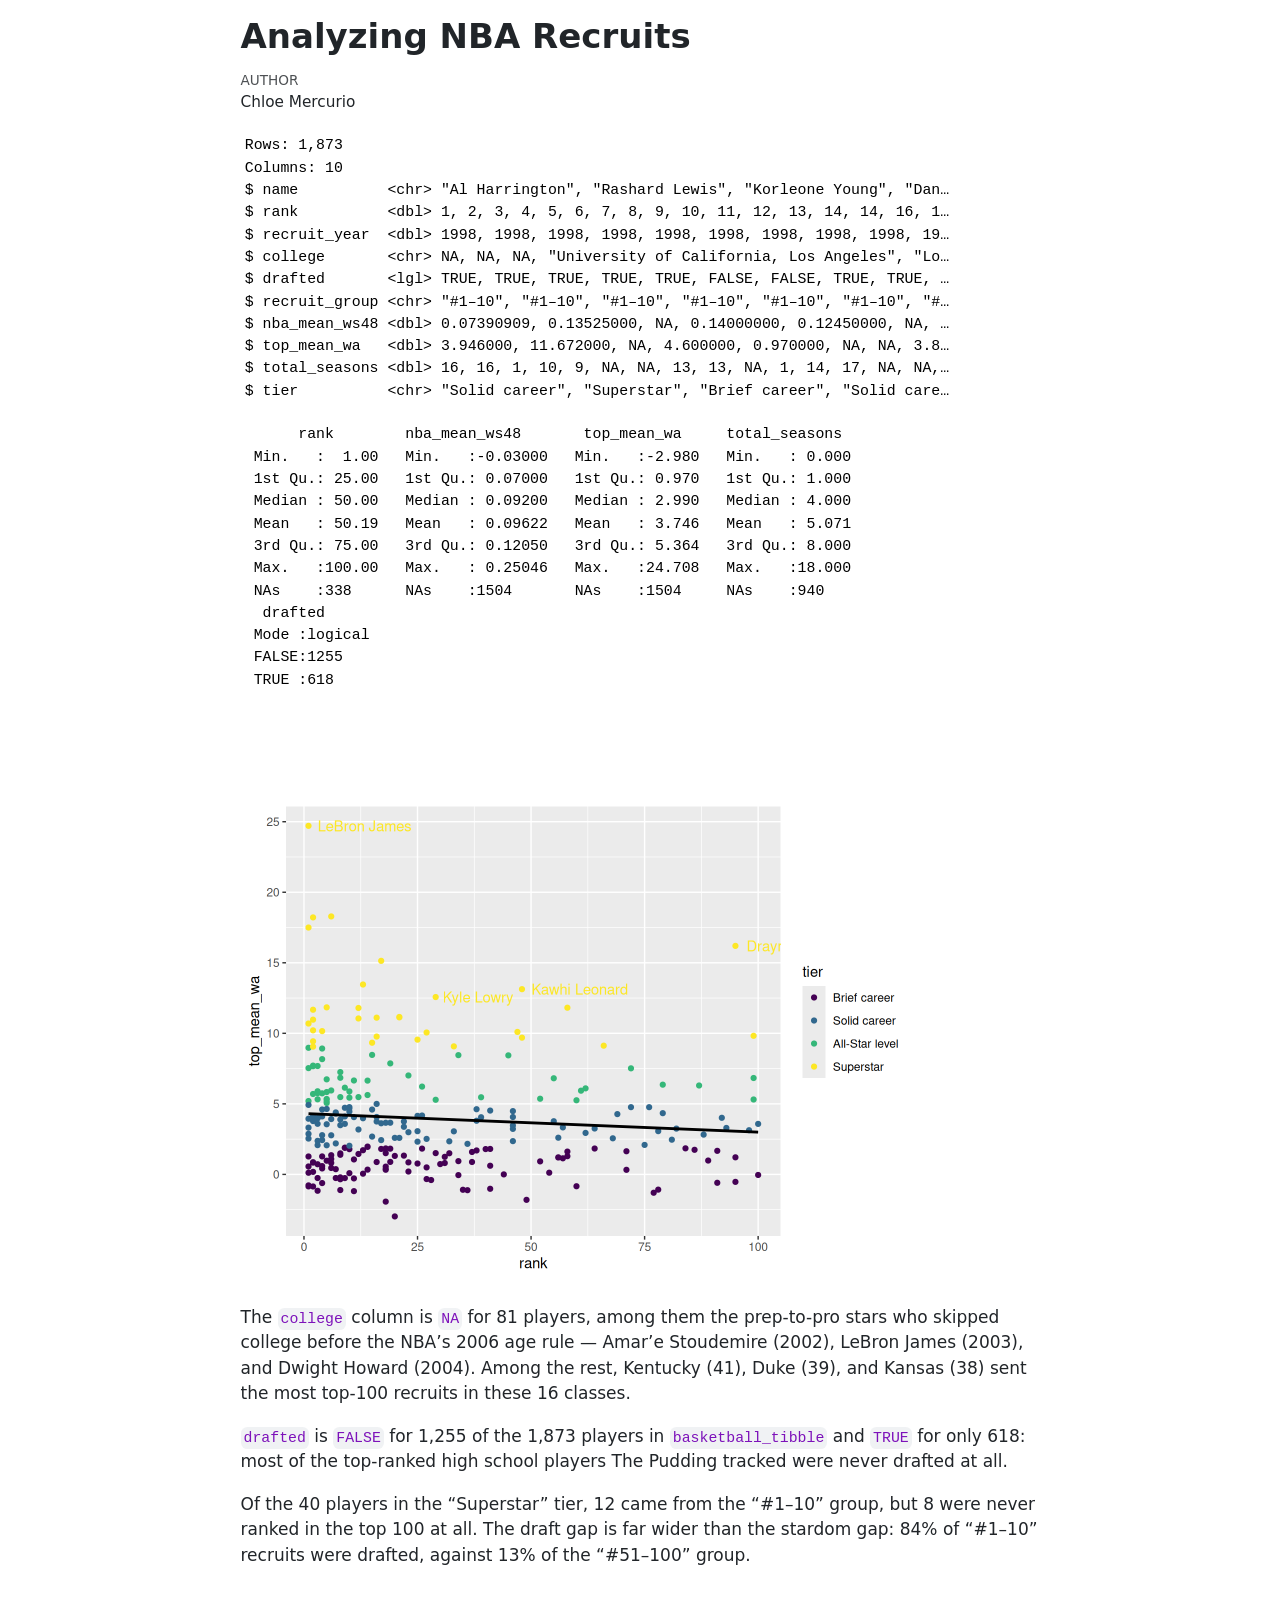
==== index.html @ 48471f74 "Built site for gh-pages" ====
<!DOCTYPE html>
<html xmlns="http://www.w3.org/1999/xhtml" lang="en" xml:lang="en"><head>

<meta charset="utf-8">
<meta name="generator" content="quarto-1.10.19">

<meta name="viewport" content="width=device-width, initial-scale=1.0, user-scalable=yes">

<meta name="author" content="Chloe Mercurio">

<title>Analyzing NBA Recruits</title>
<style>
/* Default styles provided by pandoc.
** See https://pandoc.org/MANUAL.html#variables-for-html for config info.
*/
span.smallcaps{font-variant: small-caps;}
div.columns{display: flex; gap: 1.5em;}
div.column{flex: auto;}
@media screen {
div.columns{gap: min(4vw, 1.5em);}
div.column{overflow-x: auto;}
}
div.hanging-indent{margin-left: 1.5em; text-indent: -1.5em;}
ul.task-list{list-style: none;}
ul.task-list li input[type="checkbox"] {
  width: 0.8em;
  margin: 0 0.8em 0.2em -1em; /* quarto-specific, see https://github.com/quarto-dev/quarto-cli/issues/4556 */ 
  vertical-align: middle;
}
</style>


<script src="analysis_files/libs/clipboard/clipboard.min.js"></script>
<script src="analysis_files/libs/quarto-html/quarto.js" type="module"></script>
<script src="analysis_files/libs/quarto-html/tabsets/tabsets.js" type="module"></script>
<script src="analysis_files/libs/quarto-html/popper.min.js"></script>
<script src="analysis_files/libs/quarto-html/tippy.umd.min.js"></script>
<script src="analysis_files/libs/quarto-html/anchor.min.js"></script>
<link href="analysis_files/libs/quarto-html/tippy.css" rel="stylesheet">
<link href="analysis_files/libs/quarto-html/quarto-syntax-highlighting-bf27225e3a48a9273f3daa8f8e829971.css" rel="stylesheet" id="quarto-text-highlighting-styles">
<script src="analysis_files/libs/bootstrap/bootstrap.min.js"></script>
<link href="analysis_files/libs/bootstrap/bootstrap-icons.css" rel="stylesheet">
<link href="analysis_files/libs/bootstrap/bootstrap-5dce3422ae1aaea6fd35e22067a0726d.min.css" rel="stylesheet" append-hash="true" id="quarto-bootstrap" data-mode="light">


</head>

<body class="fullcontent quarto-light">

<div id="quarto-content" class="page-columns page-rows-contents page-layout-article">

<main class="content" id="quarto-document-content">

<header id="title-block-header" class="quarto-title-block default">
<div class="quarto-title">
<h1 class="title">Analyzing NBA Recruits</h1>
</div>



<div class="quarto-title-meta">

    <div>
    <div class="quarto-title-meta-heading">Author</div>
    <div class="quarto-title-meta-contents">
             <p>Chloe Mercurio </p>
          </div>
  </div>
    
  
    
  </div>
  


</header>


<div class="cell">
<div class="cell-output cell-output-stdout">
<pre><code>Rows: 1,873
Columns: 10
$ name          &lt;chr&gt; "Al Harrington", "Rashard Lewis", "Korleone Young", "Dan…
$ rank          &lt;dbl&gt; 1, 2, 3, 4, 5, 6, 7, 8, 9, 10, 11, 12, 13, 14, 14, 16, 1…
$ recruit_year  &lt;dbl&gt; 1998, 1998, 1998, 1998, 1998, 1998, 1998, 1998, 1998, 19…
$ college       &lt;chr&gt; NA, NA, NA, "University of California, Los Angeles", "Lo…
$ drafted       &lt;lgl&gt; TRUE, TRUE, TRUE, TRUE, TRUE, FALSE, FALSE, TRUE, TRUE, …
$ recruit_group &lt;chr&gt; "#1–10", "#1–10", "#1–10", "#1–10", "#1–10", "#1–10", "#…
$ nba_mean_ws48 &lt;dbl&gt; 0.07390909, 0.13525000, NA, 0.14000000, 0.12450000, NA, …
$ top_mean_wa   &lt;dbl&gt; 3.946000, 11.672000, NA, 4.600000, 0.970000, NA, NA, 3.8…
$ total_seasons &lt;dbl&gt; 16, 16, 1, 10, 9, NA, NA, 13, 13, NA, 1, 14, 17, NA, NA,…
$ tier          &lt;chr&gt; "Solid career", "Superstar", "Brief career", "Solid care…</code></pre>
</div>
</div>
<div class="cell">
<div class="cell-output cell-output-stdout">
<pre><code>      rank        nba_mean_ws48       top_mean_wa     total_seasons   
 Min.   :  1.00   Min.   :-0.03000   Min.   :-2.980   Min.   : 0.000  
 1st Qu.: 25.00   1st Qu.: 0.07000   1st Qu.: 0.970   1st Qu.: 1.000  
 Median : 50.00   Median : 0.09200   Median : 2.990   Median : 4.000  
 Mean   : 50.19   Mean   : 0.09622   Mean   : 3.746   Mean   : 5.071  
 3rd Qu.: 75.00   3rd Qu.: 0.12050   3rd Qu.: 5.364   3rd Qu.: 8.000  
 Max.   :100.00   Max.   : 0.25046   Max.   :24.708   Max.   :18.000  
 NAs    :338      NAs    :1504       NAs    :1504     NAs    :940     
  drafted       
 Mode :logical  
 FALSE:1255     
 TRUE :618      
                
                
                
                </code></pre>
</div>
</div>
<div class="cell">
<div class="cell-output-display">
<div>
<figure class="figure">
<p><img src="analysis_files/figure-html/unnamed-chunk-5-1.png" class="img-fluid figure-img" width="672"></p>
</figure>
</div>
</div>
</div>
<p>The <code>college</code> column is <code>NA</code> for 81 players, among them the prep-to-pro stars who skipped college before the NBA’s 2006 age rule — Amar’e Stoudemire (2002), LeBron James (2003), and Dwight Howard (2004). Among the rest, Kentucky (41), Duke (39), and Kansas (38) sent the most top-100 recruits in these 16 classes.</p>
<p><code>drafted</code> is <code>FALSE</code> for 1,255 of the 1,873 players in <code>basketball_tibble</code> and <code>TRUE</code> for only 618: most of the top-ranked high school players The Pudding tracked were never drafted at all.</p>
<p>Of the 40 players in the “Superstar” tier, 12 came from the “#1–10” group, but 8 were never ranked in the top 100 at all. The draft gap is far wider than the stardom gap: 84% of “#1–10” recruits were drafted, against 13% of the “#51–100” group.</p>

</main>
<!-- /main column -->
<script id="quarto-html-after-body" type="application/javascript">
  window.document.addEventListener("DOMContentLoaded", function (event) {
    const icon = "";
    const anchorJS = new window.AnchorJS();
    anchorJS.options = {
      placement: 'right',
      icon: icon
    };
    anchorJS.add('.anchored');
    const isCodeAnnotation = (el) => {
      for (const clz of el.classList) {
        if (clz.startsWith('code-annotation-')) {                     
          return true;
        }
      }
      return false;
    }
    const onCopySuccess = function(e) {
      // button target
      const button = e.trigger;
      // don't keep focus
      button.blur();
      // flash "checked"
      button.classList.add('code-copy-button-checked');
      var currentTitle = button.getAttribute("title");
      button.setAttribute("title", "Copied!");
      let tooltip;
      if (window.bootstrap) {
        button.setAttribute("data-bs-toggle", "tooltip");
        button.setAttribute("data-bs-placement", "left");
        button.setAttribute("data-bs-title", "Copied!");
        tooltip = new bootstrap.Tooltip(button, 
          { trigger: "manual", 
            customClass: "code-copy-button-tooltip",
            offset: [0, -8]});
        tooltip.show();    
      }
      setTimeout(function() {
        if (tooltip) {
          tooltip.hide();
          button.removeAttribute("data-bs-title");
          button.removeAttribute("data-bs-toggle");
          button.removeAttribute("data-bs-placement");
        }
        button.setAttribute("title", currentTitle);
        button.classList.remove('code-copy-button-checked');
      }, 1000);
      // clear code selection
      e.clearSelection();
    }
    const getTextToCopy = function(trigger) {
      const outerScaffold = trigger.parentElement.cloneNode(true);
      const codeEl = outerScaffold.querySelector('code');
      for (const childEl of codeEl.children) {
        if (isCodeAnnotation(childEl)) {
          childEl.remove();
        }
      }
      return codeEl.innerText;
    }
    const clipboard = new window.ClipboardJS('.code-copy-button:not([data-in-quarto-modal])', {
      text: getTextToCopy
    });
    clipboard.on('success', onCopySuccess);
    if (window.document.getElementById('quarto-embedded-source-code-modal')) {
      const clipboardModal = new window.ClipboardJS('.code-copy-button[data-in-quarto-modal]', {
        text: getTextToCopy,
        container: window.document.getElementById('quarto-embedded-source-code-modal')
      });
      clipboardModal.on('success', onCopySuccess);
    }
      var localhostRegex = new RegExp(/^(?:http|https):\/\/localhost\:?[0-9]*\//);
      var mailtoRegex = new RegExp(/^mailto:/);
        var filterRegex = new RegExp('/' + window.location.host + '/');
      var isInternal = (href) => {
          return filterRegex.test(href) || localhostRegex.test(href) || mailtoRegex.test(href);
      }
      // Inspect non-navigation links and adorn them if external
     var links = window.document.querySelectorAll('a[href]:not(.nav-link):not(.navbar-brand):not(.toc-action):not(.sidebar-link):not(.sidebar-item-toggle):not(.pagination-link):not(.no-external):not([aria-hidden]):not(.dropdown-item):not(.quarto-navigation-tool):not(.about-link)');
      for (var i=0; i<links.length; i++) {
        const link = links[i];
        if (!isInternal(link.href)) {
          // undo the damage that might have been done by quarto-nav.js in the case of
          // links that we want to consider external
          if (link.dataset.originalHref !== undefined) {
            link.href = link.dataset.originalHref;
          }
        }
      }
    function tippyHover(el, contentFn, onTriggerFn, onUntriggerFn) {
      const config = {
        allowHTML: true,
        maxWidth: 500,
        delay: 100,
        arrow: false,
        appendTo: function(el) {
            return el.parentElement;
        },
        interactive: true,
        interactiveBorder: 10,
        theme: 'quarto',
        placement: 'bottom-start',
      };
      if (contentFn) {
        config.content = contentFn;
      }
      if (onTriggerFn) {
        config.onTrigger = onTriggerFn;
      }
      if (onUntriggerFn) {
        config.onUntrigger = onUntriggerFn;
      }
      window.tippy(el, config); 
    }
    const noterefs = window.document.querySelectorAll('a[role="doc-noteref"]');
    for (var i=0; i<noterefs.length; i++) {
      const ref = noterefs[i];
      tippyHover(ref, function() {
        // use id or data attribute instead here
        let href = ref.getAttribute('data-footnote-href') || ref.getAttribute('href');
        try { href = new URL(href).hash; } catch {}
        const id = href.replace(/^#\/?/, "");
        const note = window.document.getElementById(id);
        if (note) {
          return note.innerHTML;
        } else {
          return "";
        }
      });
    }
    const xrefs = window.document.querySelectorAll('a.quarto-xref');
    const processXRef = (id, note) => {
      // Strip column container classes
      const stripColumnClz = (el) => {
        el.classList.remove("page-full", "page-columns");
        if (el.children) {
          for (const child of el.children) {
            stripColumnClz(child);
          }
        }
      }
      stripColumnClz(note)
      if (id === null || id.startsWith('sec-')) {
        // Special case sections, only their first couple elements
        const container = document.createElement("div");
        if (note.children && note.children.length > 2) {
          container.appendChild(note.children[0].cloneNode(true));
          for (let i = 1; i < note.children.length; i++) {
            const child = note.children[i];
            if (child.tagName === "P" && child.innerText === "") {
              continue;
            } else {
              container.appendChild(child.cloneNode(true));
              break;
            }
          }
          if (window.Quarto?.typesetMath) {
            window.Quarto.typesetMath(container);
          }
          return container.innerHTML
        } else {
          if (window.Quarto?.typesetMath) {
            window.Quarto.typesetMath(note);
          }
          return note.innerHTML;
        }
      } else {
        // Remove any anchor links if they are present
        const anchorLink = note.querySelector('a.anchorjs-link');
        if (anchorLink) {
          anchorLink.remove();
        }
        if (window.Quarto?.typesetMath) {
          window.Quarto.typesetMath(note);
        }
        if (note.classList.contains("callout")) {
          return note.outerHTML;
        } else {
          return note.innerHTML;
        }
      }
    }
    for (var i=0; i<xrefs.length; i++) {
      const xref = xrefs[i];
      tippyHover(xref, undefined, function(instance) {
        instance.disable();
        let url = xref.getAttribute('href');
        let hash = undefined; 
        if (url.startsWith('#')) {
          hash = url;
        } else {
          try { hash = new URL(url).hash; } catch {}
        }
        if (hash) {
          const id = hash.replace(/^#\/?/, "");
          const note = window.document.getElementById(id);
          if (note !== null) {
            try {
              const html = processXRef(id, note.cloneNode(true));
              instance.setContent(html);
            } finally {
              instance.enable();
              instance.show();
            }
          } else {
            // See if we can fetch this
            fetch(url.split('#')[0])
            .then(res => res.text())
            .then(html => {
              const parser = new DOMParser();
              const htmlDoc = parser.parseFromString(html, "text/html");
              const note = htmlDoc.getElementById(id);
              if (note !== null) {
                const html = processXRef(id, note);
                instance.setContent(html);
              } 
            }).finally(() => {
              instance.enable();
              instance.show();
            });
          }
        } else {
          // See if we can fetch a full url (with no hash to target)
          // This is a special case and we should probably do some content thinning / targeting
          fetch(url)
          .then(res => res.text())
          .then(html => {
            const parser = new DOMParser();
            const htmlDoc = parser.parseFromString(html, "text/html");
            const note = htmlDoc.querySelector('main.content');
            if (note !== null) {
              // This should only happen for chapter cross references
              // (since there is no id in the URL)
              // remove the first header
              if (note.children.length > 0 && note.children[0].tagName === "HEADER") {
                note.children[0].remove();
              }
              const html = processXRef(null, note);
              instance.setContent(html);
            } 
          }).finally(() => {
            instance.enable();
            instance.show();
          });
        }
      }, function(instance) {
      });
    }
        let selectedAnnoteEl;
        const selectorForAnnotation = ( cell, annotation) => {
          let cellAttr = 'data-code-cell="' + cell + '"';
          let lineAttr = 'data-code-annotation="' +  annotation + '"';
          const selector = 'span[' + cellAttr + '][' + lineAttr + ']';
          return selector;
        }
        const selectCodeLines = (annoteEl) => {
          const doc = window.document;
          const targetCell = annoteEl.getAttribute("data-target-cell");
          const targetAnnotation = annoteEl.getAttribute("data-target-annotation");
          const annoteSpan = window.document.querySelector(selectorForAnnotation(targetCell, targetAnnotation));
          const lines = annoteSpan.getAttribute("data-code-lines").split(",");
          const lineIds = lines.map((line) => {
            return targetCell + "-" + line;
          })
          let top = null;
          let height = null;
          let parent = null;
          if (lineIds.length > 0) {
              //compute the position of the single el (top and bottom and make a div)
              const el = window.document.getElementById(lineIds[0]);
              top = el.offsetTop;
              height = el.offsetHeight;
              parent = el.parentElement.parentElement;
            if (lineIds.length > 1) {
              const lastEl = window.document.getElementById(lineIds[lineIds.length - 1]);
              const bottom = lastEl.offsetTop + lastEl.offsetHeight;
              height = bottom - top;
            }
            if (top !== null && height !== null && parent !== null) {
              // cook up a div (if necessary) and position it 
              let div = window.document.getElementById("code-annotation-line-highlight");
              if (div === null) {
                div = window.document.createElement("div");
                div.setAttribute("id", "code-annotation-line-highlight");
                div.style.position = 'absolute';
                parent.appendChild(div);
              }
              div.style.top = top - 2 + "px";
              div.style.height = height + 4 + "px";
              div.style.left = 0;
              let gutterDiv = window.document.getElementById("code-annotation-line-highlight-gutter");
              if (gutterDiv === null) {
                gutterDiv = window.document.createElement("div");
                gutterDiv.setAttribute("id", "code-annotation-line-highlight-gutter");
                gutterDiv.style.position = 'absolute';
                const codeCell = window.document.getElementById(targetCell);
                const gutter = codeCell.querySelector('.code-annotation-gutter');
                gutter.appendChild(gutterDiv);
              }
              gutterDiv.style.top = top - 2 + "px";
              gutterDiv.style.height = height + 4 + "px";
            }
            selectedAnnoteEl = annoteEl;
          }
        };
        const unselectCodeLines = () => {
          const elementsIds = ["code-annotation-line-highlight", "code-annotation-line-highlight-gutter"];
          elementsIds.forEach((elId) => {
            const div = window.document.getElementById(elId);
            if (div) {
              div.remove();
            }
          });
          selectedAnnoteEl = undefined;
        };
          // Handle positioning of the toggle
      window.addEventListener(
        "resize",
        throttle(() => {
          elRect = undefined;
          if (selectedAnnoteEl) {
            selectCodeLines(selectedAnnoteEl);
          }
        }, 10)
      );
      function throttle(fn, ms) {
      let throttle = false;
      let timer;
        return (...args) => {
          if(!throttle) { // first call gets through
              fn.apply(this, args);
              throttle = true;
          } else { // all the others get throttled
              if(timer) clearTimeout(timer); // cancel #2
              timer = setTimeout(() => {
                fn.apply(this, args);
                timer = throttle = false;
              }, ms);
          }
        };
      }
        // Attach click handler to the DT
        const annoteDls = window.document.querySelectorAll('dt[data-target-cell]');
        for (const annoteDlNode of annoteDls) {
          annoteDlNode.addEventListener('click', (event) => {
            const clickedEl = event.target;
            if (clickedEl !== selectedAnnoteEl) {
              unselectCodeLines();
              const activeEl = window.document.querySelector('dt[data-target-cell].code-annotation-active');
              if (activeEl) {
                activeEl.classList.remove('code-annotation-active');
              }
              selectCodeLines(clickedEl);
              clickedEl.classList.add('code-annotation-active');
            } else {
              // Unselect the line
              unselectCodeLines();
              clickedEl.classList.remove('code-annotation-active');
            }
          });
        }
    const findCites = (el) => {
      const parentEl = el.parentElement;
      if (parentEl) {
        const cites = parentEl.dataset.cites;
        if (cites) {
          return {
            el,
            cites: cites.split(' ')
          };
        } else {
          return findCites(el.parentElement)
        }
      } else {
        return undefined;
      }
    };
    var bibliorefs = window.document.querySelectorAll('a[role="doc-biblioref"]');
    for (var i=0; i<bibliorefs.length; i++) {
      const ref = bibliorefs[i];
      const citeInfo = findCites(ref);
      if (citeInfo) {
        tippyHover(citeInfo.el, function() {
          var popup = window.document.createElement('div');
          citeInfo.cites.forEach(function(cite) {
            var citeDiv = window.document.createElement('div');
            citeDiv.classList.add('hanging-indent');
            citeDiv.classList.add('csl-entry');
            var biblioDiv = window.document.getElementById('ref-' + cite);
            if (biblioDiv) {
              citeDiv.innerHTML = biblioDiv.innerHTML;
            }
            popup.appendChild(citeDiv);
          });
          return popup.innerHTML;
        });
      }
    }
  });
  </script>
</div> <!-- /content -->




</body></html>
---- analysis_files/libs/quarto-html/tippy.css ----
.tippy-box[data-animation=fade][data-state=hidden]{opacity:0}[data-tippy-root]{max-width:calc(100vw - 10px)}.tippy-box{position:relative;background-color:#333;color:#fff;border-radius:4px;font-size:14px;line-height:1.4;white-space:normal;outline:0;transition-property:transform,visibility,opacity}.tippy-box[data-placement^=top]>.tippy-arrow{bottom:0}.tippy-box[data-placement^=top]>.tippy-arrow:before{bottom:-7px;left:0;border-width:8px 8px 0;border-top-color:initial;transform-origin:center top}.tippy-box[data-placement^=bottom]>.tippy-arrow{top:0}.tippy-box[data-placement^=bottom]>.tippy-arrow:before{top:-7px;left:0;border-width:0 8px 8px;border-bottom-color:initial;transform-origin:center bottom}.tippy-box[data-placement^=left]>.tippy-arrow{right:0}.tippy-box[data-placement^=left]>.tippy-arrow:before{border-width:8px 0 8px 8px;border-left-color:initial;right:-7px;transform-origin:center left}.tippy-box[data-placement^=right]>.tippy-arrow{left:0}.tippy-box[data-placement^=right]>.tippy-arrow:before{left:-7px;border-width:8px 8px 8px 0;border-right-color:initial;transform-origin:center right}.tippy-box[data-inertia][data-state=visible]{transition-timing-function:cubic-bezier(.54,1.5,.38,1.11)}.tippy-arrow{width:16px;height:16px;color:#333}.tippy-arrow:before{content:"";position:absolute;border-color:transparent;border-style:solid}.tippy-content{position:relative;padding:5px 9px;z-index:1}
---- analysis_files/libs/quarto-html/quarto-syntax-highlighting-bf27225e3a48a9273f3daa8f8e829971.css ----
/* quarto syntax highlight colors */
:root {
  --quarto-hl-ot-color: #003B4F;
  --quarto-hl-at-color: #657422;
  --quarto-hl-ss-color: #20794D;
  --quarto-hl-an-color: #5E5E5E;
  --quarto-hl-fu-color: #4758AB;
  --quarto-hl-st-color: #20794D;
  --quarto-hl-cf-color: #003B4F;
  --quarto-hl-op-color: #5E5E5E;
  --quarto-hl-er-color: #AD0000;
  --quarto-hl-bn-color: #AD0000;
  --quarto-hl-al-color: #AD0000;
  --quarto-hl-va-color: #111111;
  --quarto-hl-bu-color: inherit;
  --quarto-hl-ex-color: inherit;
  --quarto-hl-pp-color: #AD0000;
  --quarto-hl-in-color: #5E5E5E;
  --quarto-hl-vs-color: #20794D;
  --quarto-hl-wa-color: #5E5E5E;
  --quarto-hl-do-color: #5E5E5E;
  --quarto-hl-im-color: #00769E;
  --quarto-hl-ch-color: #20794D;
  --quarto-hl-dt-color: #AD0000;
  --quarto-hl-fl-color: #AD0000;
  --quarto-hl-co-color: #5E5E5E;
  --quarto-hl-cv-color: #5E5E5E;
  --quarto-hl-cn-color: #8f5902;
  --quarto-hl-sc-color: #5E5E5E;
  --quarto-hl-dv-color: #AD0000;
  --quarto-hl-kw-color: #003B4F;
}

/* other quarto variables */
:root {
  --quarto-font-monospace: SFMono-Regular, Menlo, Monaco, Consolas, "Liberation Mono", "Courier New", monospace;
}

/* syntax highlight based on Pandoc's rules */
pre > code.sourceCode > span {
  color: #003B4F;
}

code.sourceCode > span {
  color: #003B4F;
}

div.sourceCode,
div.sourceCode pre.sourceCode {
  color: #003B4F;
}

/* Normal */
code span {
  color: #003B4F;
}

/* Alert */
code span.al {
  color: #AD0000;
  font-style: inherit;
}

/* Annotation */
code span.an {
  color: #5E5E5E;
  font-style: inherit;
}

/* Attribute */
code span.at {
  color: #657422;
  font-style: inherit;
}

/* BaseN */
code span.bn {
  color: #AD0000;
  font-style: inherit;
}

/* BuiltIn */
code span.bu {
  font-style: inherit;
}

/* ControlFlow */
code span.cf {
  color: #003B4F;
  font-weight: bold;
  font-style: inherit;
}

/* Char */
code span.ch {
  color: #20794D;
  font-style: inherit;
}

/* Constant */
code span.cn {
  color: #8f5902;
  font-style: inherit;
}

/* Comment */
code span.co {
  color: #5E5E5E;
  font-style: inherit;
}

/* CommentVar */
code span.cv {
  color: #5E5E5E;
  font-style: italic;
}

/* Documentation */
code span.do {
  color: #5E5E5E;
  font-style: italic;
}

/* DataType */
code span.dt {
  color: #AD0000;
  font-style: inherit;
}

/* DecVal */
code span.dv {
  color: #AD0000;
  font-style: inherit;
}

/* Error */
code span.er {
  color: #AD0000;
  font-style: inherit;
}

/* Extension */
code span.ex {
  font-style: inherit;
}

/* Float */
code span.fl {
  color: #AD0000;
  font-style: inherit;
}

/* Function */
code span.fu {
  color: #4758AB;
  font-style: inherit;
}

/* Import */
code span.im {
  color: #00769E;
  font-style: inherit;
}

/* Information */
code span.in {
  color: #5E5E5E;
  font-style: inherit;
}

/* Keyword */
code span.kw {
  color: #003B4F;
  font-weight: bold;
  font-style: inherit;
}

/* Operator */
code span.op {
  color: #5E5E5E;
  font-style: inherit;
}

/* Other */
code span.ot {
  color: #003B4F;
  font-style: inherit;
}

/* Preprocessor */
code span.pp {
  color: #AD0000;
  font-style: inherit;
}

/* SpecialChar */
code span.sc {
  color: #5E5E5E;
  font-style: inherit;
}

/* SpecialString */
code span.ss {
  color: #20794D;
  font-style: inherit;
}

/* String */
code span.st {
  color: #20794D;
  font-style: inherit;
}

/* Variable */
code span.va {
  color: #111111;
  font-style: inherit;
}

/* VerbatimString */
code span.vs {
  color: #20794D;
  font-style: inherit;
}

/* Warning */
code span.wa {
  color: #5E5E5E;
  font-style: italic;
}

.prevent-inlining {
  content: "</";
}

/*# sourceMappingURL=8be38f48d34c45af72792cbd699585e7.css.map */
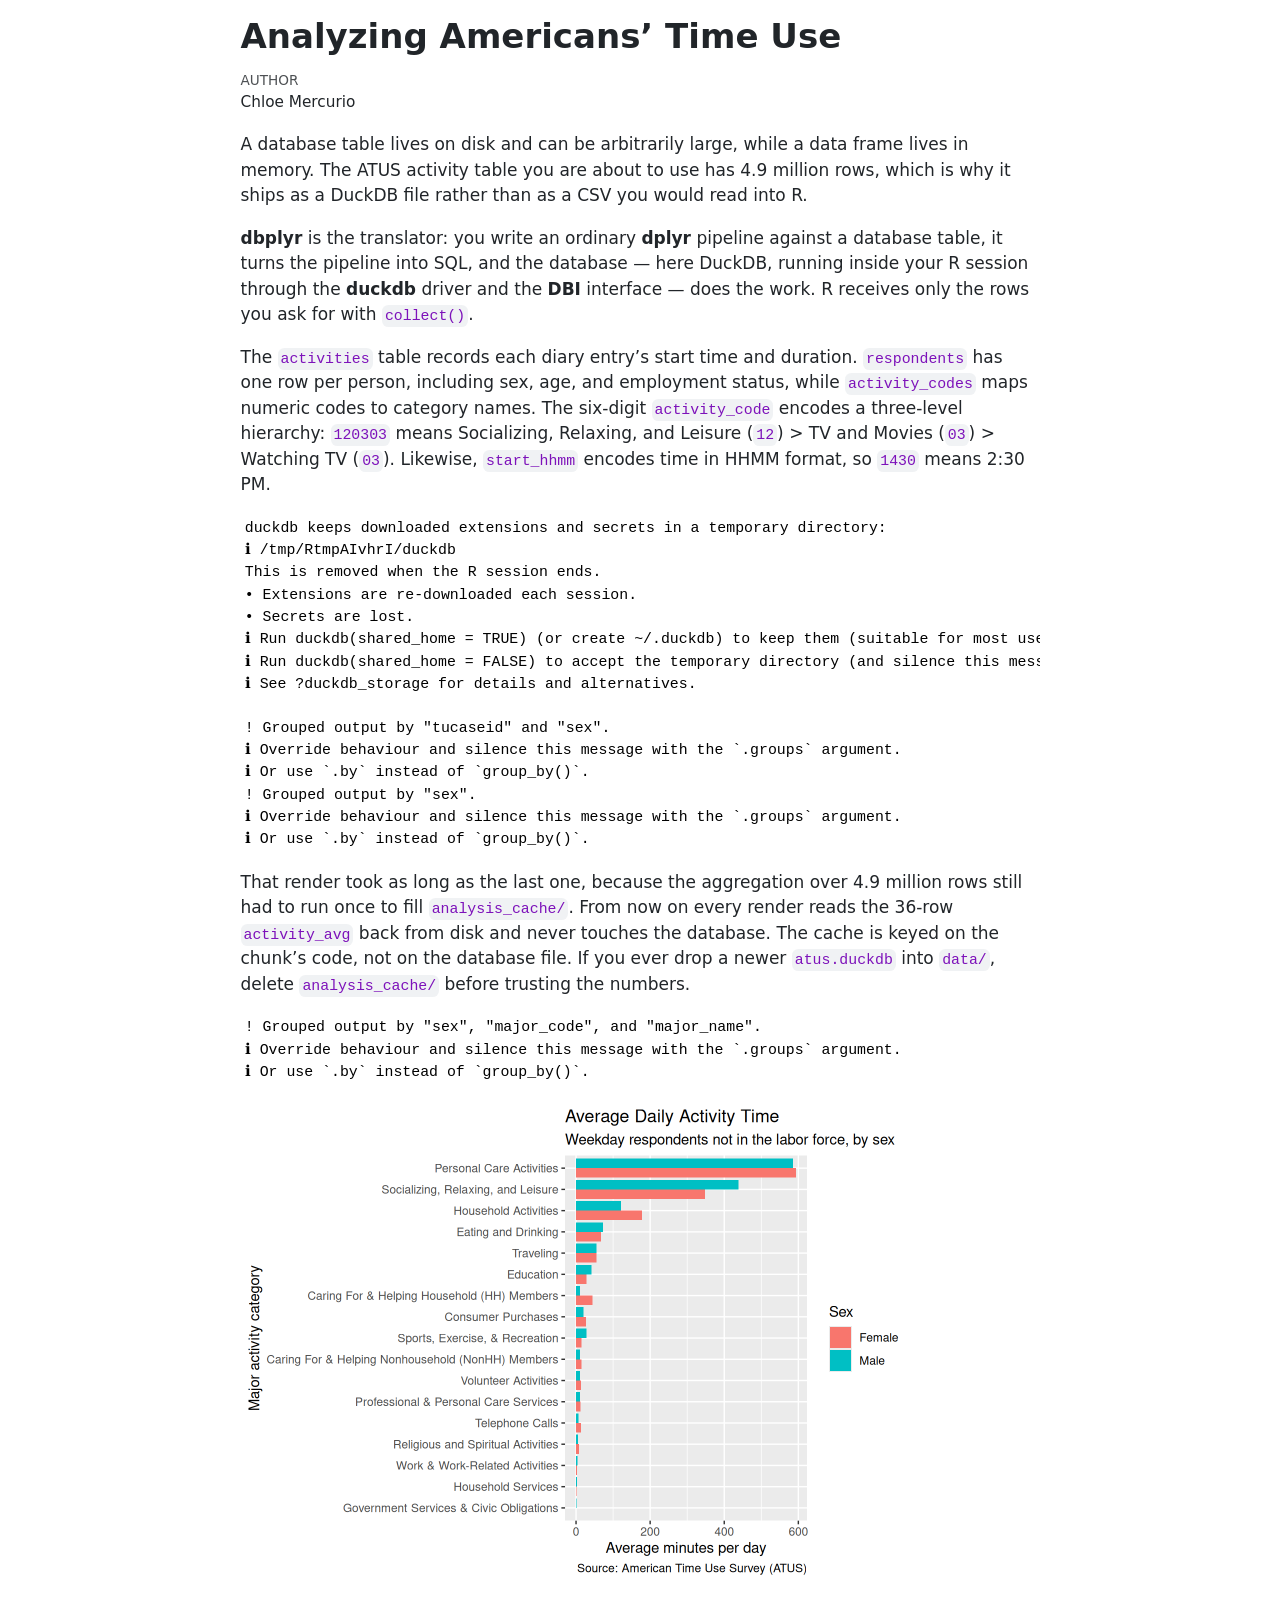
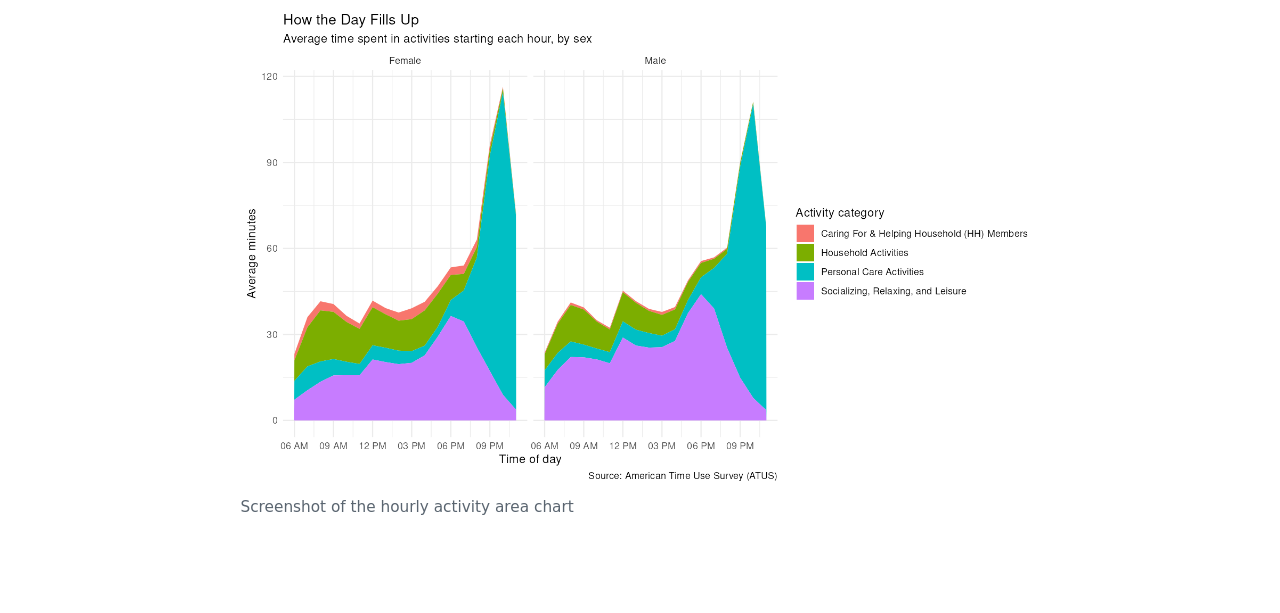
==== commit 1cc64c1d: "Built site for gh-pages" ====
--- a/index.html
+++ b/index.html
@@ -8,7 +8,7 @@
 
 <meta name="author" content="Chloe Mercurio">
 
-<title>Analyzing NBA Recruits</title>
+<title>Analyzing Americans’ Time Use</title>
 <style>
 /* Default styles provided by pandoc.
 ** See https://pandoc.org/MANUAL.html#variables-for-html for config info.
@@ -53,7 +53,7 @@
 
 <header id="title-block-header" class="quarto-title-block default">
 <div class="quarto-title">
-<h1 class="title">Analyzing NBA Recruits</h1>
+<h1 class="title">Analyzing Americans’ Time Use</h1>
 </div>
 
 
@@ -76,40 +76,37 @@
 </header>
 
 
+<p>A database table lives on disk and can be arbitrarily large, while a data frame lives in memory. The ATUS activity table you are about to use has 4.9 million rows, which is why it ships as a DuckDB file rather than as a CSV you would read into R.</p>
+<p><strong>dbplyr</strong> is the translator: you write an ordinary <strong>dplyr</strong> pipeline against a database table, it turns the pipeline into SQL, and the database — here DuckDB, running inside your R session through the <strong>duckdb</strong> driver and the <strong>DBI</strong> interface — does the work. R receives only the rows you ask for with <code>collect()</code>.</p>
+<p>The <code>activities</code> table records each diary entry’s start time and duration. <code>respondents</code> has one row per person, including sex, age, and employment status, while <code>activity_codes</code> maps numeric codes to category names. The six-digit <code>activity_code</code> encodes a three-level hierarchy: <code>120303</code> means Socializing, Relaxing, and Leisure (<code>12</code>) &gt; TV and Movies (<code>03</code>) &gt; Watching TV (<code>03</code>). Likewise, <code>start_hhmm</code> encodes time in HHMM format, so <code>1430</code> means 2:30 PM.</p>
 <div class="cell">
-<div class="cell-output cell-output-stdout">
-<pre><code>Rows: 1,873
-Columns: 10
-$ name          &lt;chr&gt; "Al Harrington", "Rashard Lewis", "Korleone Young", "Dan…
-$ rank          &lt;dbl&gt; 1, 2, 3, 4, 5, 6, 7, 8, 9, 10, 11, 12, 13, 14, 14, 16, 1…
-$ recruit_year  &lt;dbl&gt; 1998, 1998, 1998, 1998, 1998, 1998, 1998, 1998, 1998, 19…
-$ college       &lt;chr&gt; NA, NA, NA, "University of California, Los Angeles", "Lo…
-$ drafted       &lt;lgl&gt; TRUE, TRUE, TRUE, TRUE, TRUE, FALSE, FALSE, TRUE, TRUE, …
-$ recruit_group &lt;chr&gt; "#1–10", "#1–10", "#1–10", "#1–10", "#1–10", "#1–10", "#…
-$ nba_mean_ws48 &lt;dbl&gt; 0.07390909, 0.13525000, NA, 0.14000000, 0.12450000, NA, …
-$ top_mean_wa   &lt;dbl&gt; 3.946000, 11.672000, NA, 4.600000, 0.970000, NA, NA, 3.8…
-$ total_seasons &lt;dbl&gt; 16, 16, 1, 10, 9, NA, NA, 13, 13, NA, 1, 14, 17, NA, NA,…
-$ tier          &lt;chr&gt; "Solid career", "Superstar", "Brief career", "Solid care…</code></pre>
+<div class="cell-output cell-output-stderr">
+<pre><code>duckdb keeps downloaded extensions and secrets in a temporary directory:
+ℹ /tmp/RtmpAIvhrI/duckdb
+This is removed when the R session ends.
+• Extensions are re-downloaded each session.
+• Secrets are lost.
+ℹ Run duckdb(shared_home = TRUE) (or create ~/.duckdb) to keep them (suitable for most users).
+ℹ Run duckdb(shared_home = FALSE) to accept the temporary directory (and silence this message).
+ℹ See ?duckdb_storage for details and alternatives.</code></pre>
 </div>
 </div>
 <div class="cell">
-<div class="cell-output cell-output-stdout">
-<pre><code>      rank        nba_mean_ws48       top_mean_wa     total_seasons   
- Min.   :  1.00   Min.   :-0.03000   Min.   :-2.980   Min.   : 0.000  
- 1st Qu.: 25.00   1st Qu.: 0.07000   1st Qu.: 0.970   1st Qu.: 1.000  
- Median : 50.00   Median : 0.09200   Median : 2.990   Median : 4.000  
- Mean   : 50.19   Mean   : 0.09622   Mean   : 3.746   Mean   : 5.071  
- 3rd Qu.: 75.00   3rd Qu.: 0.12050   3rd Qu.: 5.364   3rd Qu.: 8.000  
- Max.   :100.00   Max.   : 0.25046   Max.   :24.708   Max.   :18.000  
- NAs    :338      NAs    :1504       NAs    :1504     NAs    :940     
-  drafted       
- Mode :logical  
- FALSE:1255     
- TRUE :618      
-                
-                
-                
-                </code></pre>
+<div class="cell-output cell-output-stderr">
+<pre><code>! Grouped output by "tucaseid" and "sex".
+ℹ Override behaviour and silence this message with the `.groups` argument.
+ℹ Or use `.by` instead of `group_by()`.
+! Grouped output by "sex".
+ℹ Override behaviour and silence this message with the `.groups` argument.
+ℹ Or use `.by` instead of `group_by()`.</code></pre>
+</div>
+</div>
+<p>That render took as long as the last one, because the aggregation over 4.9 million rows still had to run once to fill <code>analysis_cache/</code>. From now on every render reads the 36-row <code>activity_avg</code> back from disk and never touches the database. The cache is keyed on the chunk’s code, not on the database file. If you ever drop a newer <code>atus.duckdb</code> into <code>data/</code>, delete <code>analysis_cache/</code> before trusting the numbers.</p>
+<div class="cell">
+<div class="cell-output cell-output-stderr">
+<pre><code>! Grouped output by "sex", "major_code", and "major_name".
+ℹ Override behaviour and silence this message with the `.groups` argument.
+ℹ Or use `.by` instead of `group_by()`.</code></pre>
 </div>
 </div>
 <div class="cell">
@@ -121,9 +118,12 @@
 </div>
 </div>
 </div>
-<p>The <code>college</code> column is <code>NA</code> for 81 players, among them the prep-to-pro stars who skipped college before the NBA’s 2006 age rule — Amar’e Stoudemire (2002), LeBron James (2003), and Dwight Howard (2004). Among the rest, Kentucky (41), Duke (39), and Kansas (38) sent the most top-100 recruits in these 16 classes.</p>
-<p><code>drafted</code> is <code>FALSE</code> for 1,255 of the 1,873 players in <code>basketball_tibble</code> and <code>TRUE</code> for only 618: most of the top-ranked high school players The Pudding tracked were never drafted at all.</p>
-<p>Of the 40 players in the “Superstar” tier, 12 came from the “#1–10” group, but 8 were never ranked in the top 100 at all. The draft gap is far wider than the stardom gap: 84% of “#1–10” recruits were drafted, against 13% of the “#51–100” group.</p>
+<div class="quarto-figure quarto-figure-center">
+<figure class="figure">
+<p><img src="analysis_files/hourly-area-chart.png" class="img-fluid figure-img"></p>
+<figcaption>Screenshot of the hourly activity area chart</figcaption>
+</figure>
+</div>
 
 </main>
 <!-- /main column -->
